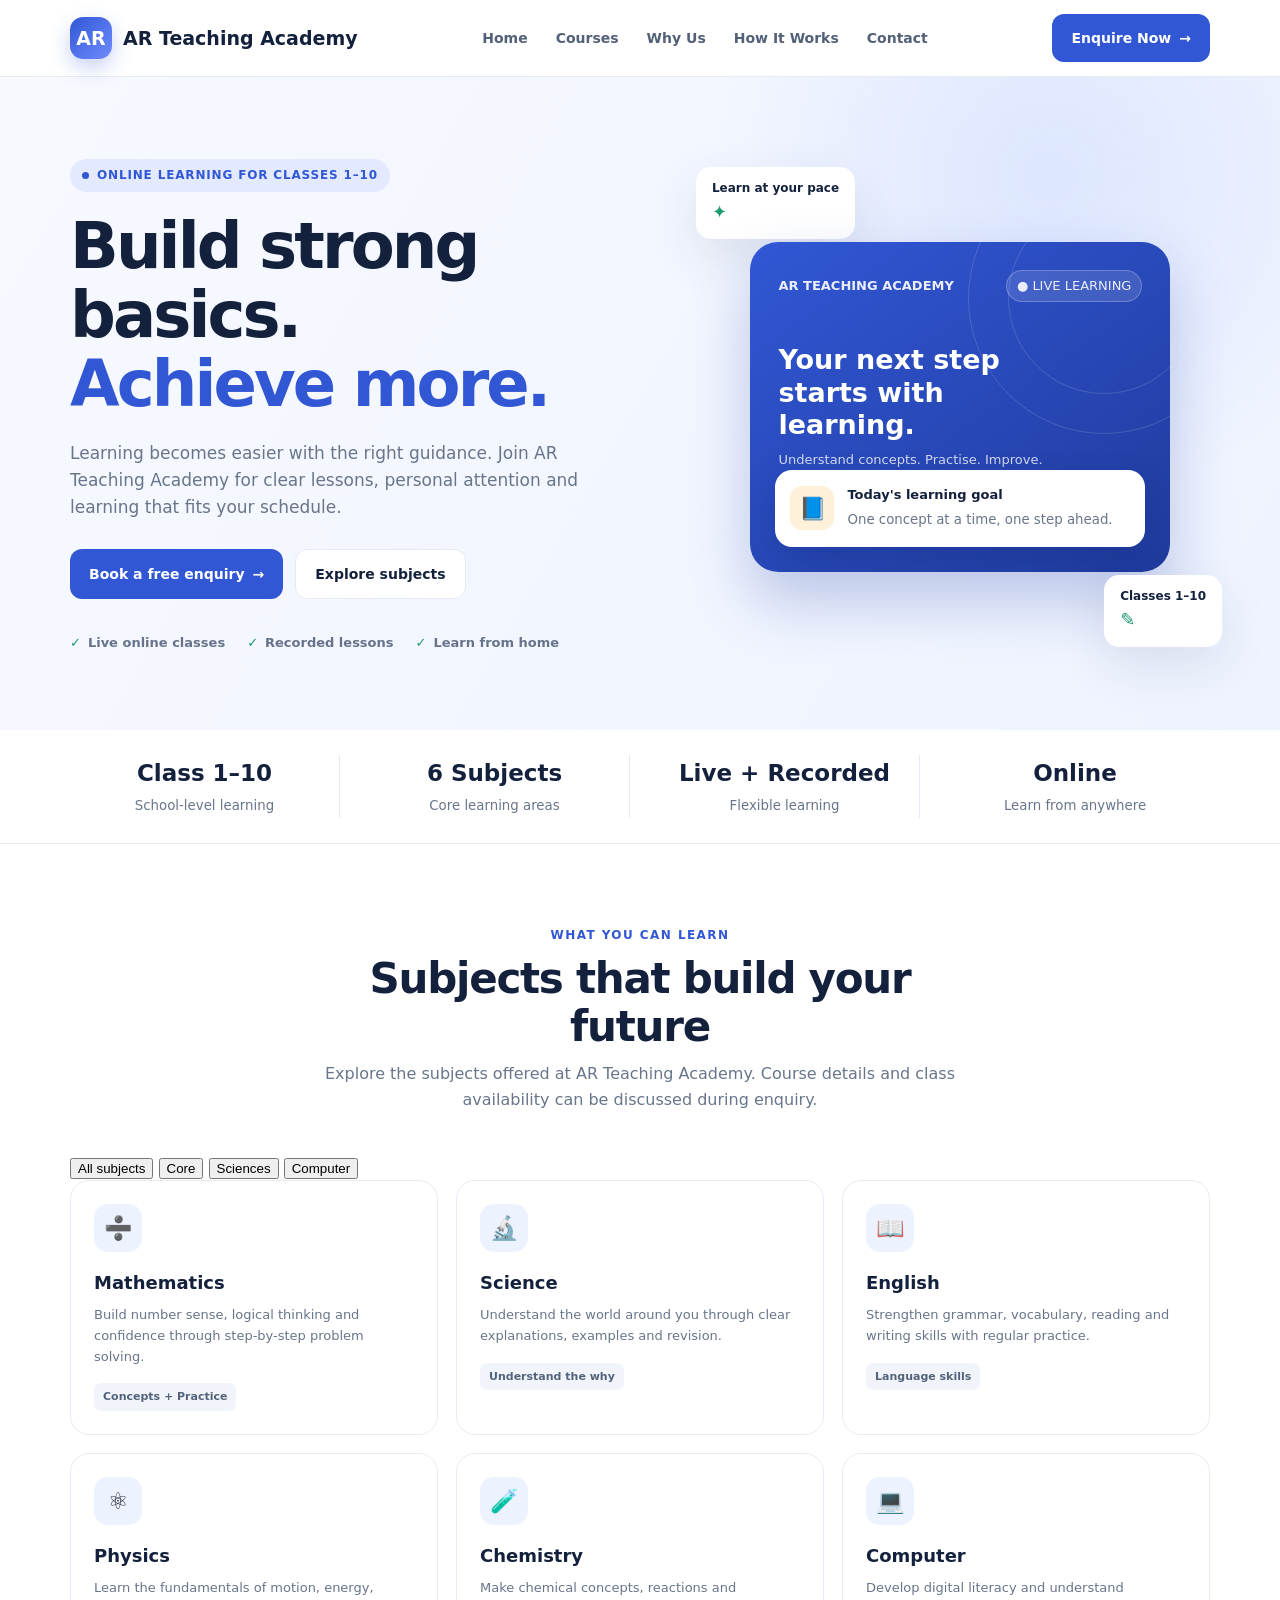
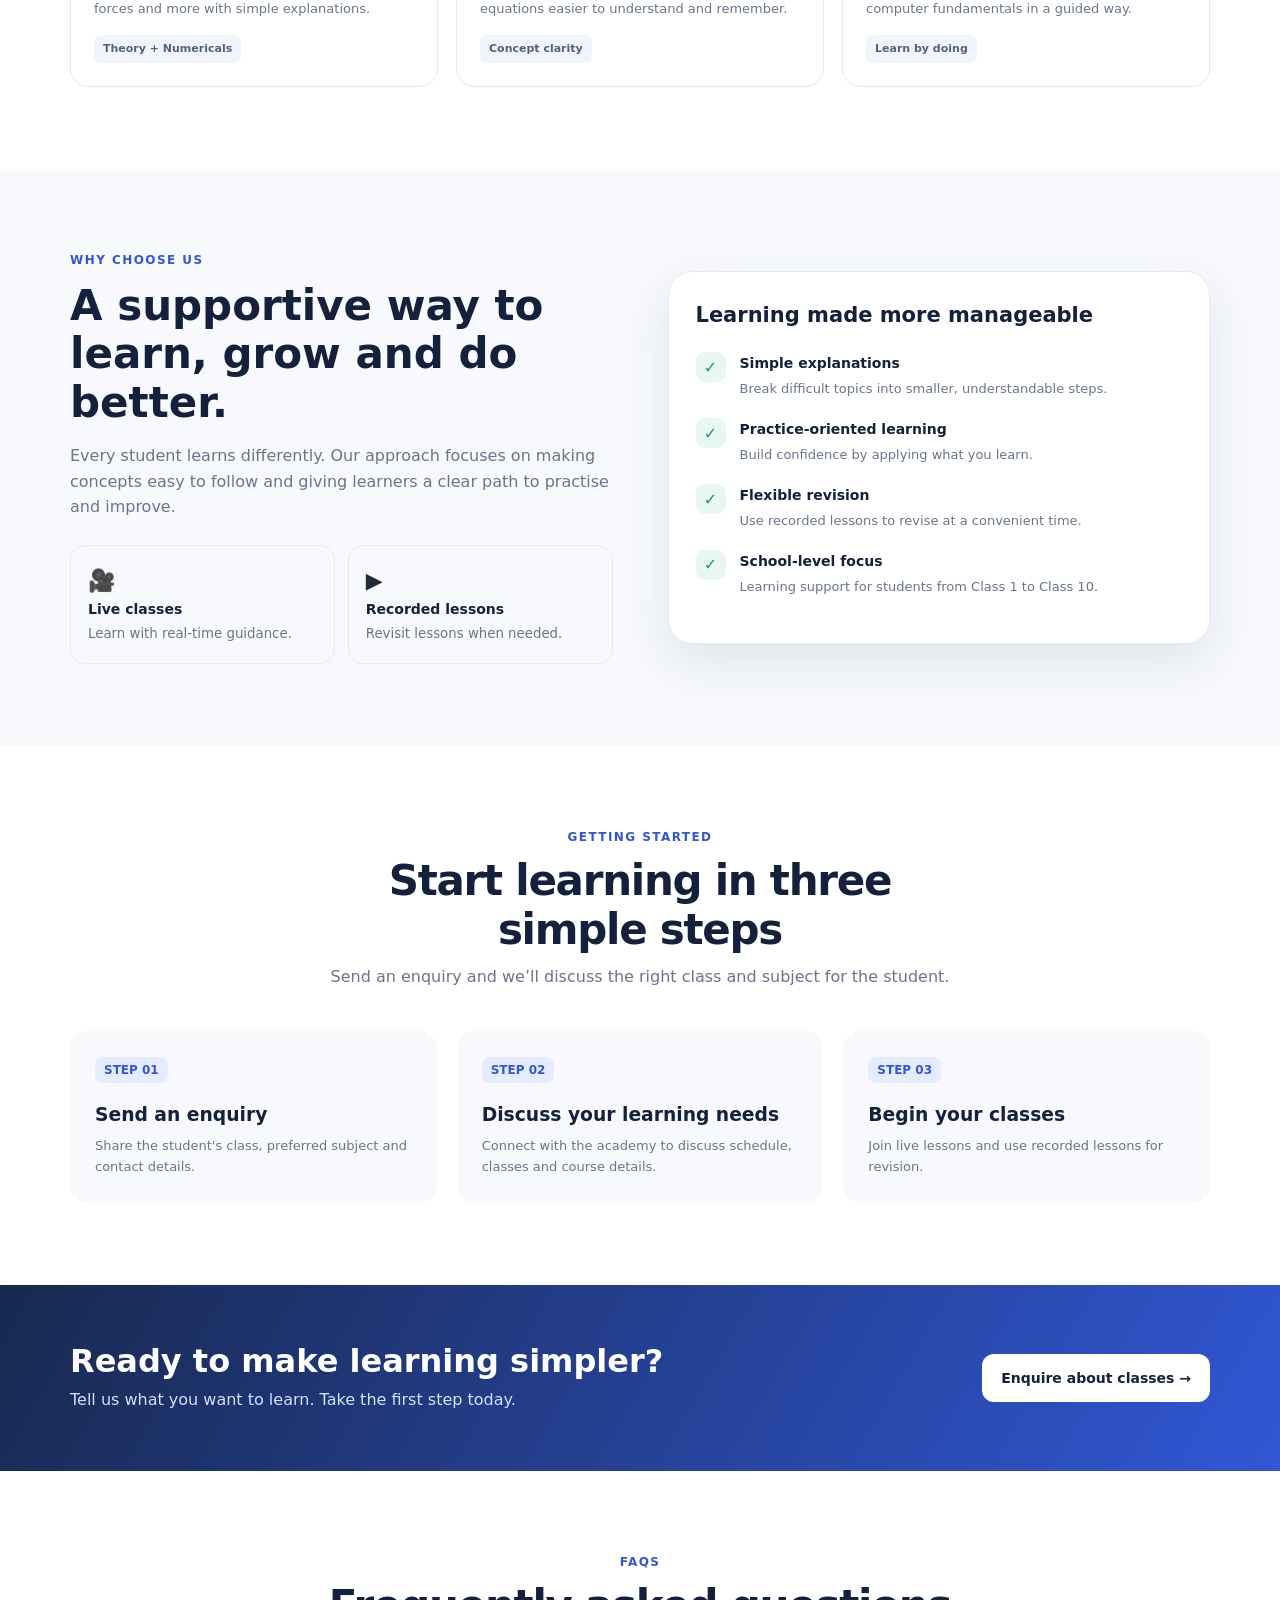
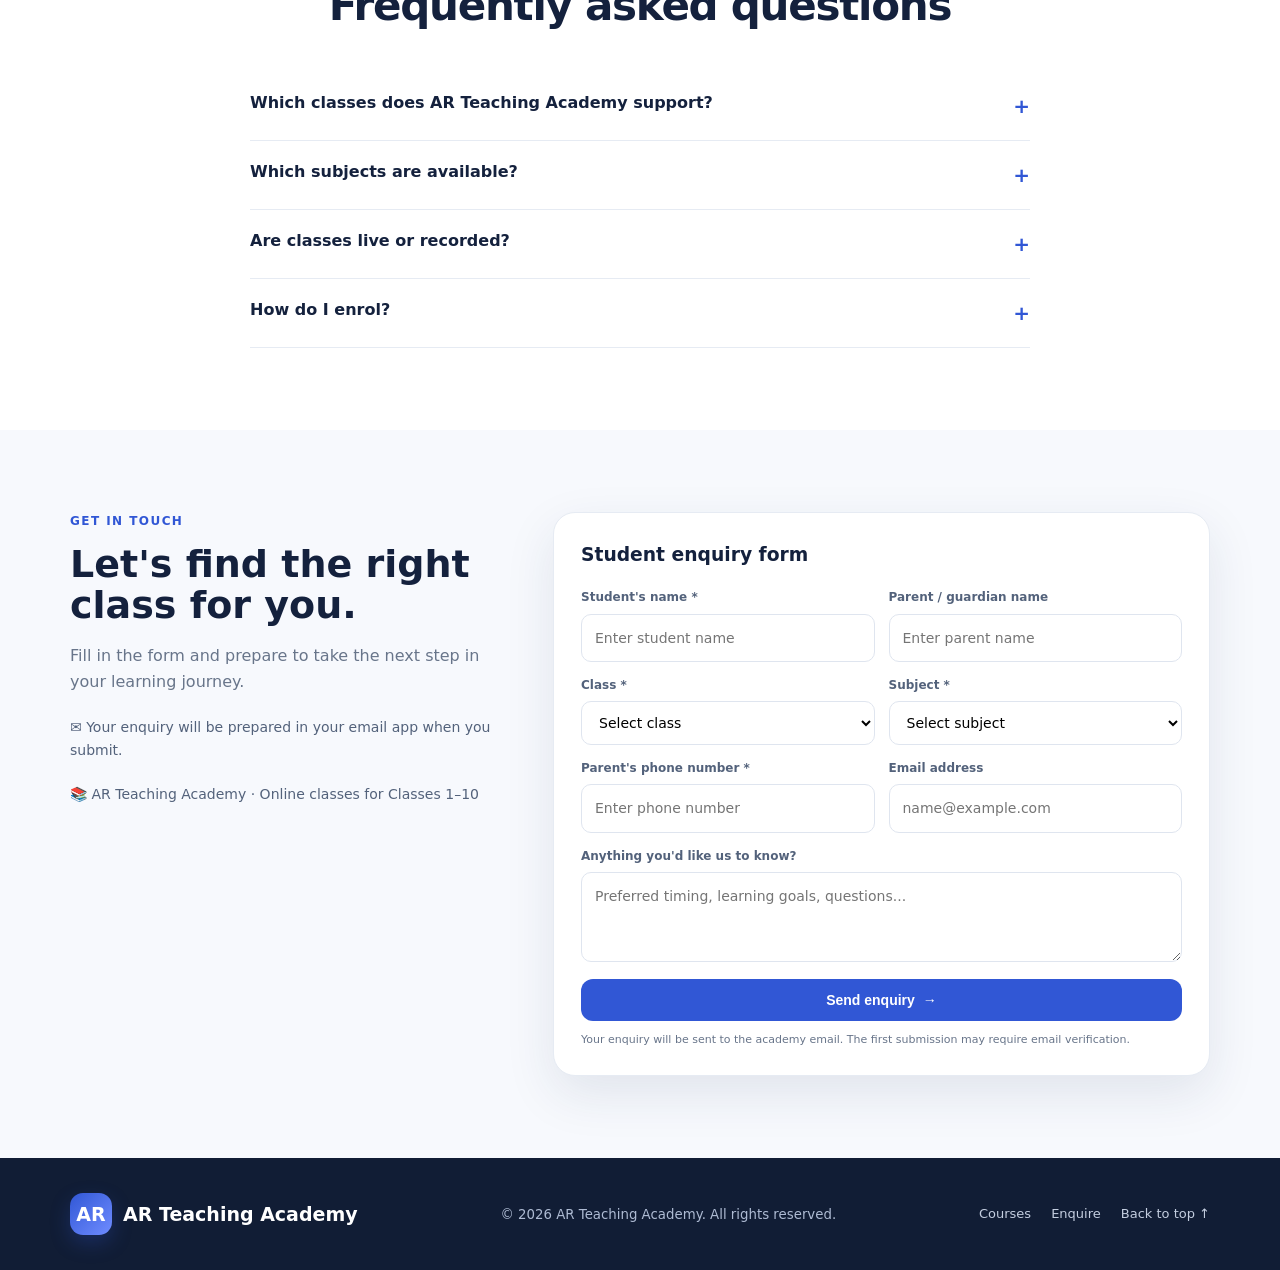
==== index.html @ ffdbba0b "Add AR Teaching Academy website" ====
<!DOCTYPE html>
<html lang="en">
<head>
<meta charset="UTF-8">
<meta name="viewport" content="width=device-width, initial-scale=1.0">
<meta name="description" content="AR Teaching Academy — online learning for Classes 1 to 10 with live and recorded lessons.">
<title>AR Teaching Academy | Learn. Grow. Succeed.</title>
<link rel="stylesheet" href="ar_teaching_academy.css">
</head>
<body>
<header>
  <div class="wrap nav">
    <a class="brand" href="#home"><span class="brand-mark">AR</span> AR Teaching Academy</a>
    <nav class="links" id="navLinks"><a href="#home">Home</a><a href="#courses">Courses</a><a href="#about">Why Us</a><a href="#how">How It Works</a><a href="#contact">Contact</a></nav>
    <a class="btn" href="#contact">Enquire Now <span>→</span></a>
    <button class="menu" id="menuBtn" aria-label="Open menu">☰</button>
  </div>
</header>
<main>
<section class="hero" id="home">
 <div class="wrap hero-grid">
  <div>
   <div class="eyebrow"><i></i> Online learning for Classes 1–10</div>
   <h1>Build strong basics.<br><span>Achieve more.</span></h1>
   <p>Learning becomes easier with the right guidance. Join AR Teaching Academy for clear lessons, personal attention and learning that fits your schedule.</p>
   <div class="hero-actions"><a class="btn" href="#contact">Book a free enquiry <span>→</span></a><a class="btn secondary" href="#courses">Explore subjects</a></div>
   <div class="proof"><span>Live online classes</span><span>Recorded lessons</span><span>Learn from home</span></div>
  </div>
  <div class="hero-art">
   <div class="float one">Learn at your pace <b>✦</b></div>
   <div class="study-card">
    <div class="card-top"><strong>AR TEACHING ACADEMY</strong><span class="live">● LIVE LEARNING</span></div>
    <div class="study-title">Your next step starts with learning.</div>
    <div class="study-sub">Understand concepts. Practise. Improve.</div>
    <div class="lesson"><div class="lesson-icon">📘</div><div><strong>Today's learning goal</strong><small>One concept at a time, one step ahead.</small></div></div>
   </div>
   <div class="float two">Classes 1–10 <b>✎</b></div>
  </div>
 </div>
</section>
<div class="stats"><div class="wrap stats-grid">
 <div class="stat"><strong>Class 1–10</strong><small>School-level learning</small></div>
 <div class="stat"><strong>6 Subjects</strong><small>Core learning areas</small></div>
 <div class="stat"><strong>Live + Recorded</strong><small>Flexible learning</small></div>
 <div class="stat"><strong>Online</strong><small>Learn from anywhere</small></div>
</div></div>
<section id="courses">
 <div class="wrap">
  <div class="section-head"><div class="kicker">What you can learn</div><h2>Subjects that build your future</h2><p>Explore the subjects offered at AR Teaching Academy. Course details and class availability can be discussed during enquiry.</p></div>
  <div class="course-filters" role="group" aria-label="Filter courses by subject area">
   <button class="course-filter" type="button" data-filter="all" aria-pressed="true">All subjects</button>
   <button class="course-filter" type="button" data-filter="core" aria-pressed="false">Core</button>
   <button class="course-filter" type="button" data-filter="science" aria-pressed="false">Sciences</button>
   <button class="course-filter" type="button" data-filter="computer" aria-pressed="false">Computer</button>
  </div>
  <div class="course-grid">
   <article class="course" data-category="core"><div class="course-icon">➗</div><h3>Mathematics</h3><p>Build number sense, logical thinking and confidence through step-by-step problem solving.</p><span class="tag">Concepts + Practice</span></article>
   <article class="course" data-category="science"><div class="course-icon">🔬</div><h3>Science</h3><p>Understand the world around you through clear explanations, examples and revision.</p><span class="tag">Understand the why</span></article>
   <article class="course" data-category="core"><div class="course-icon">📖</div><h3>English</h3><p>Strengthen grammar, vocabulary, reading and writing skills with regular practice.</p><span class="tag">Language skills</span></article>
   <article class="course" data-category="science"><div class="course-icon">⚛️</div><h3>Physics</h3><p>Learn the fundamentals of motion, energy, forces and more with simple explanations.</p><span class="tag">Theory + Numericals</span></article>
   <article class="course" data-category="science"><div class="course-icon">🧪</div><h3>Chemistry</h3><p>Make chemical concepts, reactions and equations easier to understand and remember.</p><span class="tag">Concept clarity</span></article>
   <article class="course" data-category="computer"><div class="course-icon">💻</div><h3>Computer</h3><p>Develop digital literacy and understand computer fundamentals in a guided way.</p><span class="tag">Learn by doing</span></article>
  </div>
 </div>
</section>
<section class="why" id="about">
 <div class="wrap why-grid">
  <div class="why-copy"><div class="kicker">Why choose us</div><h2>A supportive way to learn, grow and do better.</h2><p>Every student learns differently. Our approach focuses on making concepts easy to follow and giving learners a clear path to practise and improve.</p>
   <div class="mode-grid"><div class="mode"><span>🎥</span><strong>Live classes</strong><small>Learn with real-time guidance.</small></div><div class="mode"><span>▶️</span><strong>Recorded lessons</strong><small>Revisit lessons when needed.</small></div></div>
  </div>
  <div class="why-panel"><h3>Learning made more manageable</h3>
   <div class="feature"><div class="check">✓</div><div><strong>Simple explanations</strong><small>Break difficult topics into smaller, understandable steps.</small></div></div>
   <div class="feature"><div class="check">✓</div><div><strong>Practice-oriented learning</strong><small>Build confidence by applying what you learn.</small></div></div>
   <div class="feature"><div class="check">✓</div><div><strong>Flexible revision</strong><small>Use recorded lessons to revise at a convenient time.</small></div></div>
   <div class="feature"><div class="check">✓</div><div><strong>School-level focus</strong><small>Learning support for students from Class 1 to Class 10.</small></div></div>
  </div>
 </div>
</section>
<section id="how">
 <div class="wrap"><div class="section-head"><div class="kicker">Getting started</div><h2>Start learning in three simple steps</h2><p>Send an enquiry and we’ll discuss the right class and subject for the student.</p></div>
  <div class="steps">
   <div class="step"><span class="number">STEP 01</span><h3>Send an enquiry</h3><p>Share the student's class, preferred subject and contact details.</p></div>
   <div class="step"><span class="number">STEP 02</span><h3>Discuss your learning needs</h3><p>Connect with the academy to discuss schedule, classes and course details.</p></div>
   <div class="step"><span class="number">STEP 03</span><h3>Begin your classes</h3><p>Join live lessons and use recorded lessons for revision.</p></div>
  </div>
 </div>
</section>
<div class="cta"><div class="wrap cta-inner"><div><h2>Ready to make learning simpler?</h2><p>Tell us what you want to learn. Take the first step today.</p></div><a class="btn" href="#contact">Enquire about classes →</a></div></div>
<section>
 <div class="wrap"><div class="section-head"><div class="kicker">FAQs</div><h2>Frequently asked questions</h2></div>
  <div class="faq-list">
   <details class="faq"><summary>Which classes does AR Teaching Academy support?</summary><p>The academy is intended for students from Class 1 to Class 10.</p></details>
   <details class="faq"><summary>Which subjects are available?</summary><p>Mathematics, Science, English, Physics, Chemistry and Computer are listed. Ask us about the suitable subject for your class.</p></details>
   <details class="faq"><summary>Are classes live or recorded?</summary><p>The learning model includes both live and recorded lessons. Exact availability can be confirmed when you enquire.</p></details>
   <details class="faq"><summary>How do I enrol?</summary><p>Fill out the enquiry form below. The academy can then contact you to discuss the next steps.</p></details>
  </div>
 </div>
</section>
<section class="contact" id="contact">
 <div class="wrap contact-grid">
  <div class="contact-copy"><div class="kicker">Get in touch</div><h2>Let's find the right class for you.</h2><p>Fill in the form and prepare to take the next step in your learning journey.</p><div class="contact-detail">✉️ Your enquiry will be prepared in your email app when you submit.</div><div class="contact-detail">📚 AR Teaching Academy · Online classes for Classes 1–10</div></div>
  <form class="form" id="enquiryForm" action="https://formsubmit.co/rdubeyadarsh@gmail.com" method="POST">
   <h3>Student enquiry form</h3>
   <input type="hidden" name="_subject" value="New student enquiry - AR Teaching Academy">
   <input type="hidden" name="_template" value="table">
   <div class="fields">
    <div class="field"><label for="student">Student's name *</label><input id="student" name="student" required placeholder="Enter student name"></div>
    <div class="field"><label for="parent">Parent / guardian name</label><input id="parent" name="parent" placeholder="Enter parent name"></div>
    <div class="field"><label for="class">Class *</label><select id="class" name="class" required><option value="">Select class</option><option>Class 1</option><option>Class 2</option><option>Class 3</option><option>Class 4</option><option>Class 5</option><option>Class 6</option><option>Class 7</option><option>Class 8</option><option>Class 9</option><option>Class 10</option></select></div>
    <div class="field"><label for="subject">Subject *</label><select id="subject" name="subject" required><option value="">Select subject</option><option>Mathematics</option><option>Science</option><option>English</option><option>Physics</option><option>Chemistry</option><option>Computer</option></select></div>
    <div class="field"><label for="phone">Parent's phone number *</label><input id="phone" name="phone" type="tel" required pattern="[0-9+\-\s]{8,15}" placeholder="Enter phone number"></div>
    <div class="field"><label for="email">Email address</label><input id="email" name="email" type="email" placeholder="name@example.com"></div>
    <div class="field full"><label for="message">Anything you'd like us to know?</label><textarea id="message" name="message" placeholder="Preferred timing, learning goals, questions..."></textarea></div>
   </div>
  <button class="btn" type="submit">Send enquiry <span>→</span></button>
  <p class="notice">Your enquiry will be sent to the academy email. The first submission may require email verification.</p>
  </form>
 </div>
</section>
</main>
<footer><div class="wrap foot"><a class="brand" href="#home"><span class="brand-mark">AR</span> AR Teaching Academy</a><small>© <span id="year"></span> AR Teaching Academy. All rights reserved.</small><div class="foot-links"><a href="#courses">Courses</a><a href="#contact">Enquire</a><a href="#home">Back to top ↑</a></div></div></footer>
<script>
const menuBtn=document.getElementById('menuBtn'), navLinks=document.getElementById('navLinks');
menuBtn.addEventListener('click',()=>navLinks.classList.toggle('show'));
navLinks.querySelectorAll('a').forEach(a=>a.addEventListener('click',()=>navLinks.classList.remove('show')));
const courseFilters=document.querySelectorAll('.course-filter');
const courseCards=document.querySelectorAll('.course');
courseFilters.forEach(button=>button.addEventListener('click',()=>{
 const filter=button.dataset.filter;
 courseCards.forEach(card=>card.hidden=filter!=='all'&&card.dataset.category!==filter);
 courseFilters.forEach(item=>item.setAttribute('aria-pressed',String(item===button)));
}));
document.getElementById('year').textContent=new Date().getFullYear();
</script>
</body>
</html>
---- ar_teaching_academy.css ----
:root{--navy:#14213d;--blue:#3157d5;--sky:#edf3ff;--ink:#202a3b;--muted:#68758a;--white:#fff;--line:#e6ebf3;--gold:#ffbd59;--green:#1c9b73;--shadow:0 18px 50px rgba(25,48,91,.10)}
*{box-sizing:border-box}html{scroll-behavior:smooth}body{margin:0;font-family:Inter,ui-sans-serif,system-ui,-apple-system,"Segoe UI",sans-serif;color:var(--ink);background:#fff;line-height:1.6}a{text-decoration:none;color:inherit}.wrap{width:min(1140px,calc(100% - 40px));margin:auto}
header{position:sticky;top:0;z-index:20;background:rgba(255,255,255,.94);backdrop-filter:blur(14px);border-bottom:1px solid var(--line)}.nav{height:76px;display:flex;align-items:center;justify-content:space-between}.brand{display:flex;align-items:center;gap:11px;font-weight:800;color:var(--navy);font-size:19px}.brand-mark{width:42px;height:42px;border-radius:13px;background:linear-gradient(135deg,#3157d5,#6f8cff);display:grid;place-items:center;color:white;font-weight:900;box-shadow:0 8px 20px #3157d544}.links{display:flex;align-items:center;gap:28px;color:#526078;font-size:14px;font-weight:600}.links a:hover{color:var(--blue)}.btn{border:0;border-radius:12px;padding:13px 19px;background:var(--blue);color:#fff;font-weight:700;font-size:14px;cursor:pointer;display:inline-flex;align-items:center;justify-content:center;gap:8px;transition:.2s}.btn:hover{transform:translateY(-2px);box-shadow:0 10px 22px #3157d533}.btn.secondary{background:#fff;color:var(--navy);border:1px solid var(--line)}.menu{display:none;background:none;border:0;font-size:25px;color:var(--navy)}
.hero{background:radial-gradient(circle at 82% 15%,#dce6ff 0,transparent 28%),linear-gradient(120deg,#f7f9ff,#eef3ff);padding:82px 0 76px;overflow:hidden}.hero-grid{display:grid;grid-template-columns:1.08fr .92fr;gap:55px;align-items:center}.eyebrow{display:inline-flex;align-items:center;gap:8px;background:#e3eaff;color:#3157d5;padding:7px 12px;border-radius:99px;font-size:12px;font-weight:800;letter-spacing:.07em;text-transform:uppercase}.eyebrow i{width:7px;height:7px;background:#3157d5;border-radius:50%}h1{font-size:clamp(42px,5vw,64px);line-height:1.08;letter-spacing:-.045em;color:var(--navy);margin:20px 0}h1 span{color:var(--blue)}.hero p{font-size:17px;color:var(--muted);max-width:550px;margin:0 0 28px}.hero-actions{display:flex;gap:12px;flex-wrap:wrap}.proof{display:flex;gap:22px;margin-top:34px;color:#66738a;font-size:13px;font-weight:600}.proof span:before{content:"✓";color:var(--green);font-weight:900;margin-right:7px}.hero-art{position:relative;min-height:380px;display:grid;place-items:center}.study-card{position:relative;width:min(420px,100%);height:330px;border-radius:28px;background:linear-gradient(145deg,#3157d5,#203b9d);box-shadow:0 28px 60px #2343a644;padding:28px;color:white;overflow:hidden}.study-card:before,.study-card:after{content:"";position:absolute;border:1px solid #ffffff25;border-radius:50%;width:270px;height:270px;right:-70px;top:-80px}.study-card:after{width:190px;height:190px;right:-30px;top:-40px}.card-top{display:flex;justify-content:space-between;align-items:center;font-size:13px;opacity:.9}.live{background:#ffffff22;border:1px solid #ffffff44;border-radius:99px;padding:5px 10px}.study-title{font-size:27px;line-height:1.2;font-weight:800;margin:42px 0 8px;max-width:260px}.study-sub{opacity:.8;font-size:13px}.lesson{position:absolute;bottom:25px;left:25px;right:25px;background:#fff;color:var(--navy);border-radius:17px;padding:15px;display:flex;align-items:center;gap:13px;box-shadow:0 12px 30px #102b7044}.lesson-icon{width:44px;height:44px;border-radius:12px;background:#fff0d9;display:grid;place-items:center;font-size:22px}.lesson strong{display:block;font-size:13px}.lesson small{color:var(--muted)}.float{position:absolute;background:#fff;border-radius:15px;padding:12px 16px;box-shadow:var(--shadow);font-size:12px;font-weight:800;color:var(--navy)}.float.one{left:-15px;top:42px}.float.two{right:-12px;bottom:32px}.float b{color:var(--green);font-size:18px;display:block}
.stats{padding:25px 0;border-bottom:1px solid var(--line)}.stats-grid{display:grid;grid-template-columns:repeat(4,1fr);gap:20px}.stat{text-align:center;border-right:1px solid var(--line)}.stat:last-child{border:0}.stat strong{font-size:23px;color:var(--navy);display:block}.stat small{color:var(--muted)}
section{padding:82px 0}.section-head{text-align:center;max-width:650px;margin:0 auto 42px}.kicker{color:var(--blue);font-size:12px;font-weight:800;letter-spacing:.12em;text-transform:uppercase}.section-head h2{font-size:clamp(29px,4vw,42px);line-height:1.15;color:var(--navy);letter-spacing:-.03em;margin:10px 0}.section-head p{color:var(--muted);margin:0}.course-grid{display:grid;grid-template-columns:repeat(3,1fr);gap:18px}.course{border:1px solid var(--line);border-radius:19px;padding:23px;background:#fff;transition:.2s}.course:hover{transform:translateY(-5px);box-shadow:var(--shadow);border-color:#cbd7ff}.course-icon{width:48px;height:48px;border-radius:14px;display:grid;place-items:center;font-size:23px;background:#edf2ff;margin-bottom:17px}.course h3{margin:0 0 7px;color:var(--navy);font-size:18px}.course p{margin:0;color:var(--muted);font-size:13px}.tag{display:inline-block;margin-top:16px;background:#f1f5fb;color:#53627b;padding:5px 9px;border-radius:7px;font-size:11px;font-weight:700}
.why{background:#f7f9fd}.why-grid{display:grid;grid-template-columns:1fr 1fr;gap:55px;align-items:center}.why-panel{background:#fff;border:1px solid var(--line);border-radius:24px;padding:27px;box-shadow:var(--shadow)}.why-panel h3{margin:0 0 20px;color:var(--navy);font-size:21px}.feature{display:flex;gap:14px;margin:18px 0}.check{flex:none;width:30px;height:30px;border-radius:9px;background:#e8f7f1;color:var(--green);display:grid;place-items:center;font-weight:900}.feature strong{display:block;color:var(--navy);font-size:14px}.feature small{color:var(--muted);font-size:13px}.why-copy h2{font-size:clamp(30px,4vw,42px);line-height:1.15;color:var(--navy);margin:12px 0}.why-copy p{color:var(--muted)}.mode-grid{display:grid;grid-template-columns:1fr 1fr;gap:13px;margin-top:25px}.mode{padding:17px;border:1px solid var(--line);border-radius:15px}.mode span{font-size:22px}.mode strong{display:block;color:var(--navy);font-size:14px}.mode small{color:var(--muted)}
.steps{display:grid;grid-template-columns:repeat(3,1fr);gap:20px}.step{padding:25px;border-radius:18px;background:#f7f9fd}.number{font-size:12px;font-weight:900;color:var(--blue);background:#e5ecff;border-radius:8px;padding:6px 9px}.step h3{color:var(--navy);margin:18px 0 6px}.step p{color:var(--muted);font-size:13px;margin:0}
.cta{background:linear-gradient(120deg,#18294f,#3157d5);color:#fff;padding:58px 0}.cta-inner{display:flex;align-items:center;justify-content:space-between;gap:25px}.cta h2{font-size:32px;line-height:1.15;margin:0 0 8px}.cta p{margin:0;color:#d6e0ff}.cta .btn{background:#fff;color:var(--navy);white-space:nowrap}
.faq-list{max-width:780px;margin:auto}.faq{border-bottom:1px solid var(--line);padding:18px 0}.faq summary{font-weight:750;color:var(--navy);cursor:pointer;list-style:none;display:flex;justify-content:space-between;gap:20px}.faq summary:after{content:"+";color:var(--blue);font-size:20px}.faq[open] summary:after{content:"−"}.faq p{color:var(--muted);font-size:14px;margin:12px 0 0}
.contact{background:#f7f9fd}.contact-grid{display:grid;grid-template-columns:.8fr 1.2fr;gap:45px;align-items:start}.contact-copy h2{font-size:38px;line-height:1.1;color:var(--navy);margin:12px 0}.contact-copy p{color:var(--muted)}.contact-detail{margin-top:22px;color:#53627b;font-size:14px}.form{background:#fff;border:1px solid var(--line);border-radius:22px;padding:27px;box-shadow:var(--shadow)}.form h3{margin:0 0 18px;color:var(--navy)}.fields{display:grid;grid-template-columns:1fr 1fr;gap:14px}.field{display:flex;flex-direction:column;gap:6px}.field.full{grid-column:1/-1}.field label{font-size:12px;font-weight:750;color:#53627b}.field input,.field select,.field textarea{width:100%;border:1px solid #dfe5ef;border-radius:10px;padding:12px 13px;font:inherit;font-size:14px;outline:none;background:#fff}.field input:focus,.field select:focus,.field textarea:focus{border-color:var(--blue);box-shadow:0 0 0 3px #3157d51a}.field textarea{resize:vertical;min-height:90px}.form .btn{width:100%;margin-top:17px}.notice{font-size:11px;color:var(--muted);margin:10px 0 0}.success{display:none;background:#e8f7f1;color:#167452;padding:12px;border-radius:10px;font-size:13px;margin-top:12px}
footer{background:#111d35;color:#dce4f6;padding:35px 0}.foot{display:flex;justify-content:space-between;align-items:center;gap:20px}.foot .brand{color:#fff}.foot small{color:#aebbd3}.foot-links{display:flex;gap:20px;font-size:13px;color:#c4cee0}
@media(max-width:800px){.links{display:none;position:absolute;top:76px;left:0;right:0;background:white;padding:20px 25px;border-bottom:1px solid var(--line);flex-direction:column;align-items:flex-start}.links.show{display:flex}.menu{display:block}.nav>.btn{display:none}.hero-grid,.why-grid,.contact-grid{grid-template-columns:1fr}.hero{padding:58px 0}.hero-art{min-height:340px}.float{display:none}.course-grid{grid-template-columns:repeat(2,1fr)}.stats-grid{grid-template-columns:repeat(2,1fr);row-gap:22px}.stat:nth-child(2){border:0}.steps{grid-template-columns:1fr}.cta-inner{align-items:flex-start;flex-direction:column}}
@media(max-width:520px){.wrap{width:min(100% - 30px,1140px)}section{padding:62px 0}.course-grid{grid-template-columns:1fr}.hero-art{min-height:300px}.study-card{height:290px;padding:22px}.study-title{margin-top:32px;font-size:24px}.lesson{left:15px;right:15px;bottom:15px}.proof{gap:12px;flex-wrap:wrap}.fields{grid-template-columns:1fr}.field.full{grid-column:auto}.foot{align-items:flex-start;flex-direction:column}.foot-links{flex-wrap:wrap}}
@media(min-width:801px){.float.one{top:-50px}.float.two{bottom:-50px}}
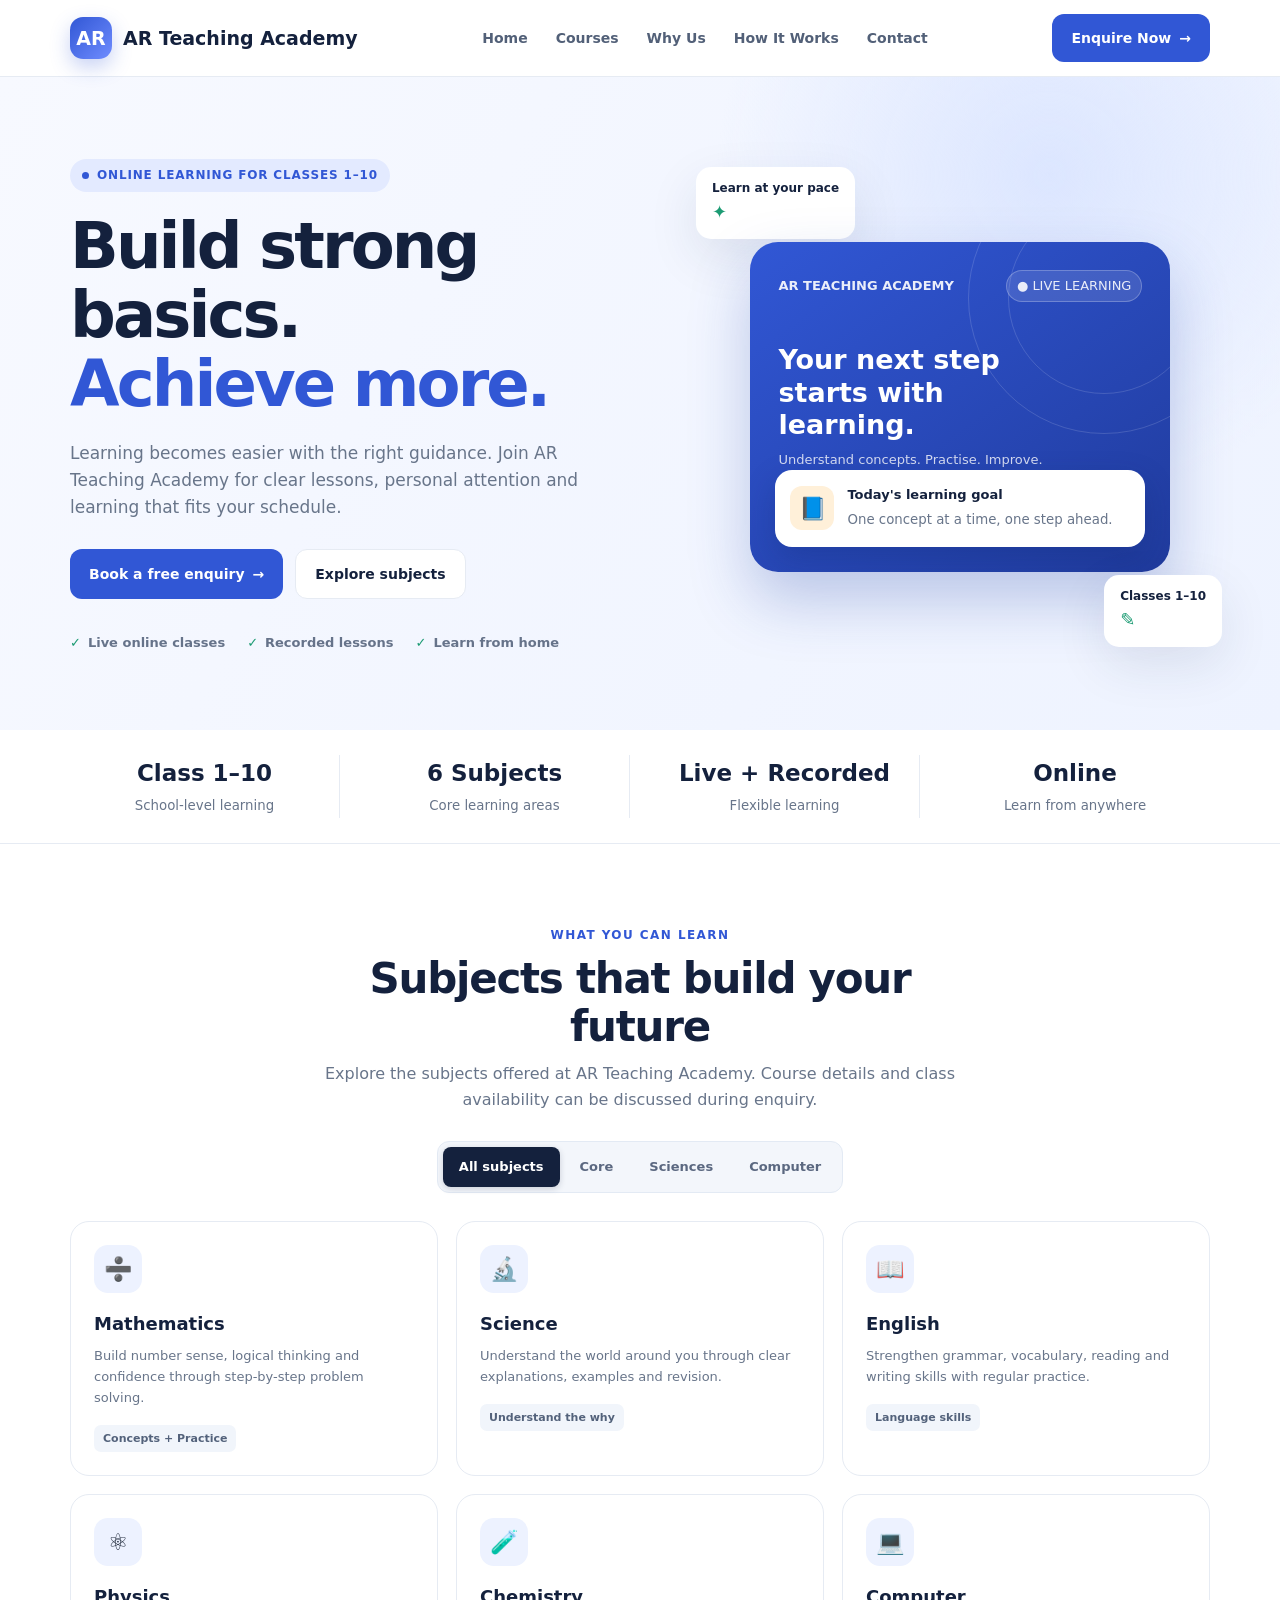
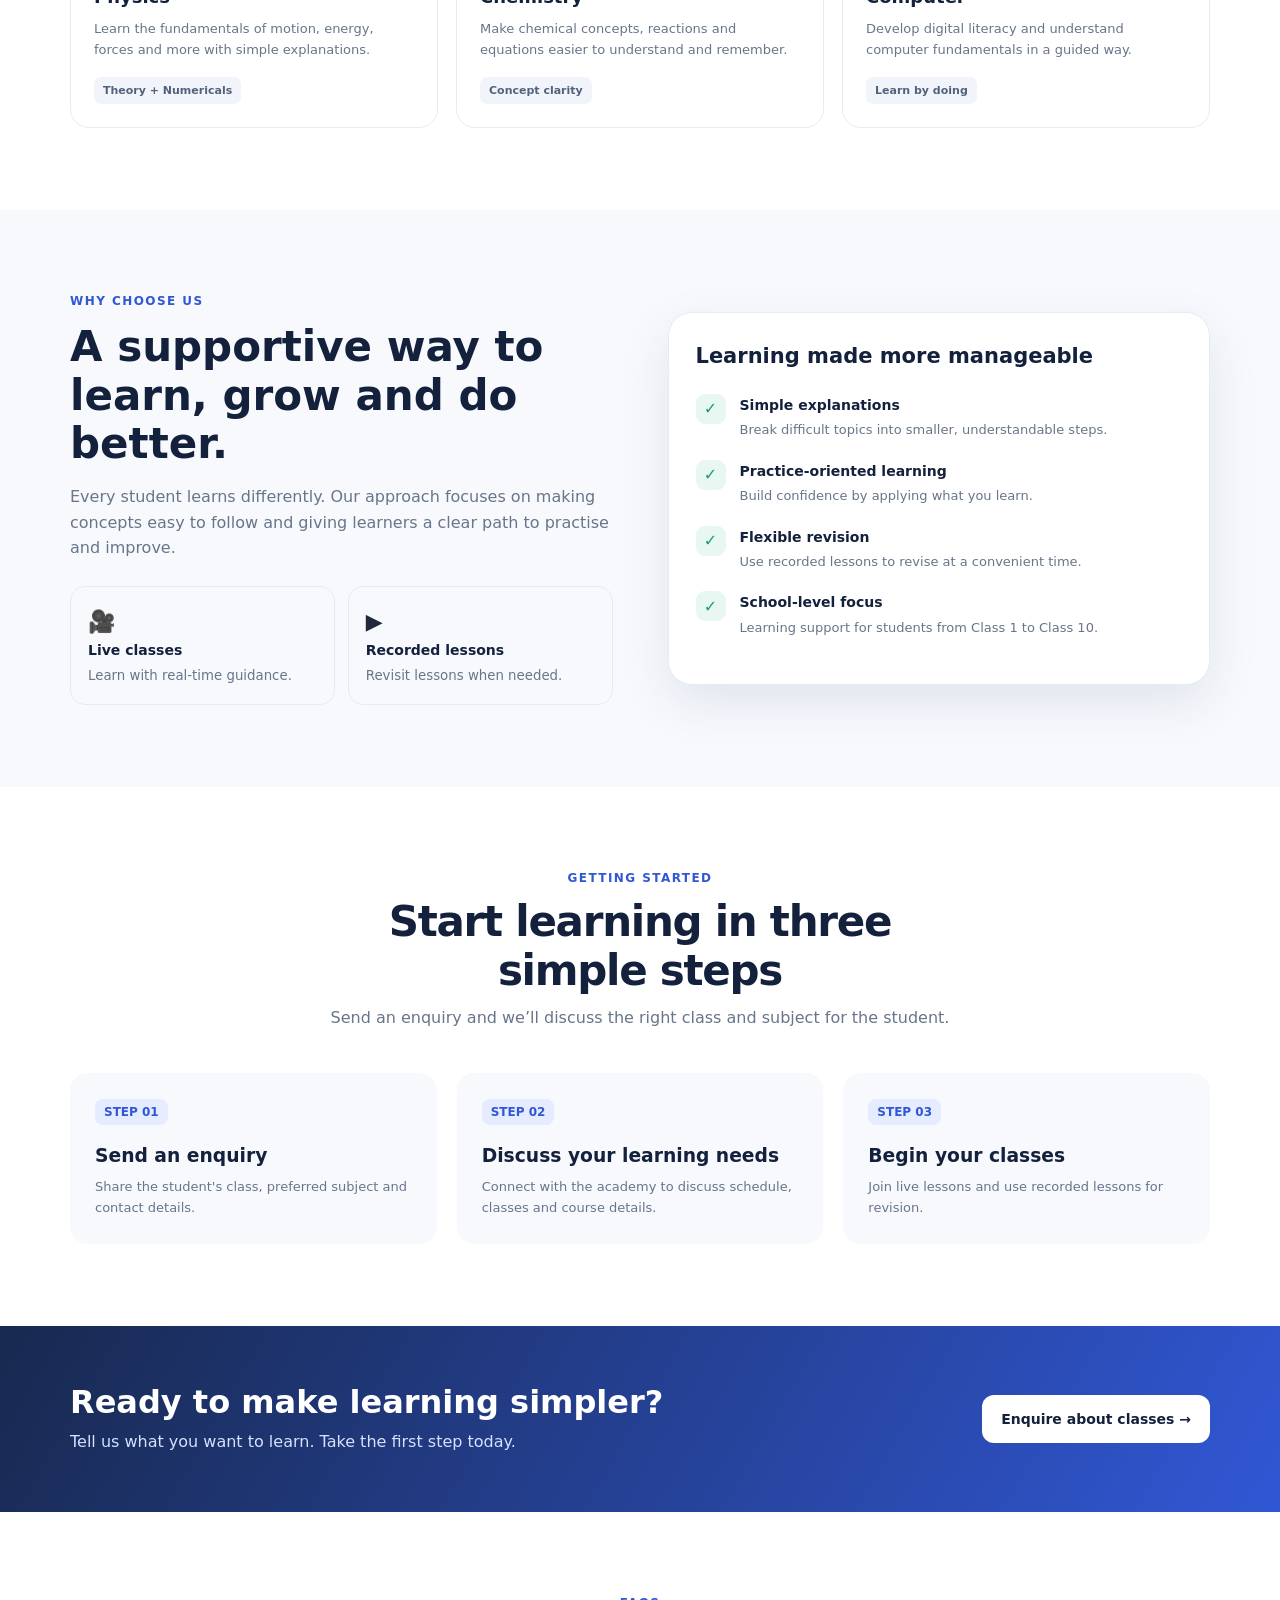
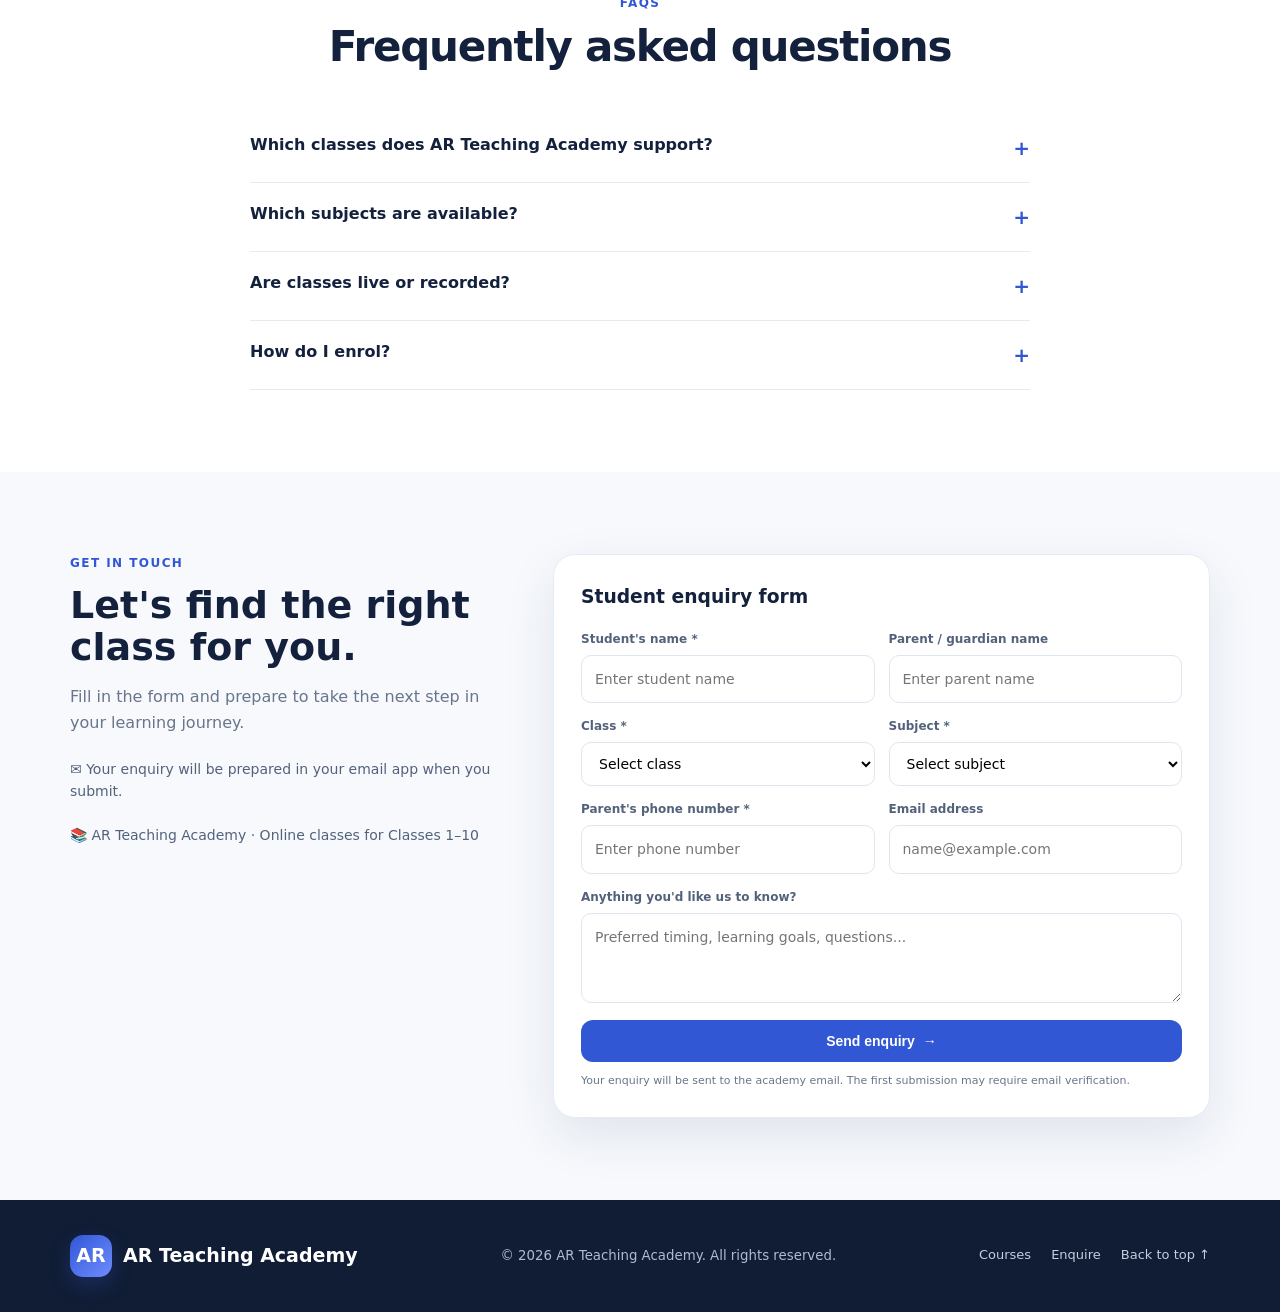
==== commit 1b71ff8f: "Refresh subject filter stylesheet cache" ====
--- a/index.html
+++ b/index.html
@@ -5,7 +5,7 @@
 <meta name="viewport" content="width=device-width, initial-scale=1.0">
 <meta name="description" content="AR Teaching Academy — online learning for Classes 1 to 10 with live and recorded lessons.">
 <title>AR Teaching Academy | Learn. Grow. Succeed.</title>
-<link rel="stylesheet" href="ar_teaching_academy.css">
+<link rel="stylesheet" href="ar_teaching_academy.css?v=2">
 </head>
 <body>
 <header>
--- a/ar_teaching_academy.css
+++ b/ar_teaching_academy.css
@@ -13,3 +13,10 @@
 @media(max-width:800px){.links{display:none;position:absolute;top:76px;left:0;right:0;background:white;padding:20px 25px;border-bottom:1px solid var(--line);flex-direction:column;align-items:flex-start}.links.show{display:flex}.menu{display:block}.nav>.btn{display:none}.hero-grid,.why-grid,.contact-grid{grid-template-columns:1fr}.hero{padding:58px 0}.hero-art{min-height:340px}.float{display:none}.course-grid{grid-template-columns:repeat(2,1fr)}.stats-grid{grid-template-columns:repeat(2,1fr);row-gap:22px}.stat:nth-child(2){border:0}.steps{grid-template-columns:1fr}.cta-inner{align-items:flex-start;flex-direction:column}}
 @media(max-width:520px){.wrap{width:min(100% - 30px,1140px)}section{padding:62px 0}.course-grid{grid-template-columns:1fr}.hero-art{min-height:300px}.study-card{height:290px;padding:22px}.study-title{margin-top:32px;font-size:24px}.lesson{left:15px;right:15px;bottom:15px}.proof{gap:12px;flex-wrap:wrap}.fields{grid-template-columns:1fr}.field.full{grid-column:auto}.foot{align-items:flex-start;flex-direction:column}.foot-links{flex-wrap:wrap}}
 @media(min-width:801px){.float.one{top:-50px}.float.two{bottom:-50px}}
+.course-filters{display:flex;width:fit-content;max-width:100%;gap:4px;margin:-14px auto 28px;padding:5px;border:1px solid #e3eaf4;border-radius:12px;background:#f3f6fb}
+.course-filter{min-height:40px;padding:9px 15px;border:1px solid transparent;border-radius:8px;background:transparent;color:#5b6880;font:inherit;font-size:13px;font-weight:700;cursor:pointer;transition:background .18s ease,color .18s ease,box-shadow .18s ease}
+.course-filter:hover:not([aria-pressed="true"]){background:#fff;color:var(--navy)}
+.course-filter[aria-pressed="true"]{background:var(--navy);color:#fff;box-shadow:0 2px 6px rgba(20,33,61,.18)}
+.course-filter:focus-visible{position:relative;z-index:1;outline:3px solid #9db5ff;outline-offset:2px}
+.course[hidden]{display:none}
+@media(max-width:520px){.course-filters{display:grid;grid-template-columns:1fr 1fr;width:100%;margin:-10px auto 24px;gap:5px}.course-filter{padding:9px 8px}}
